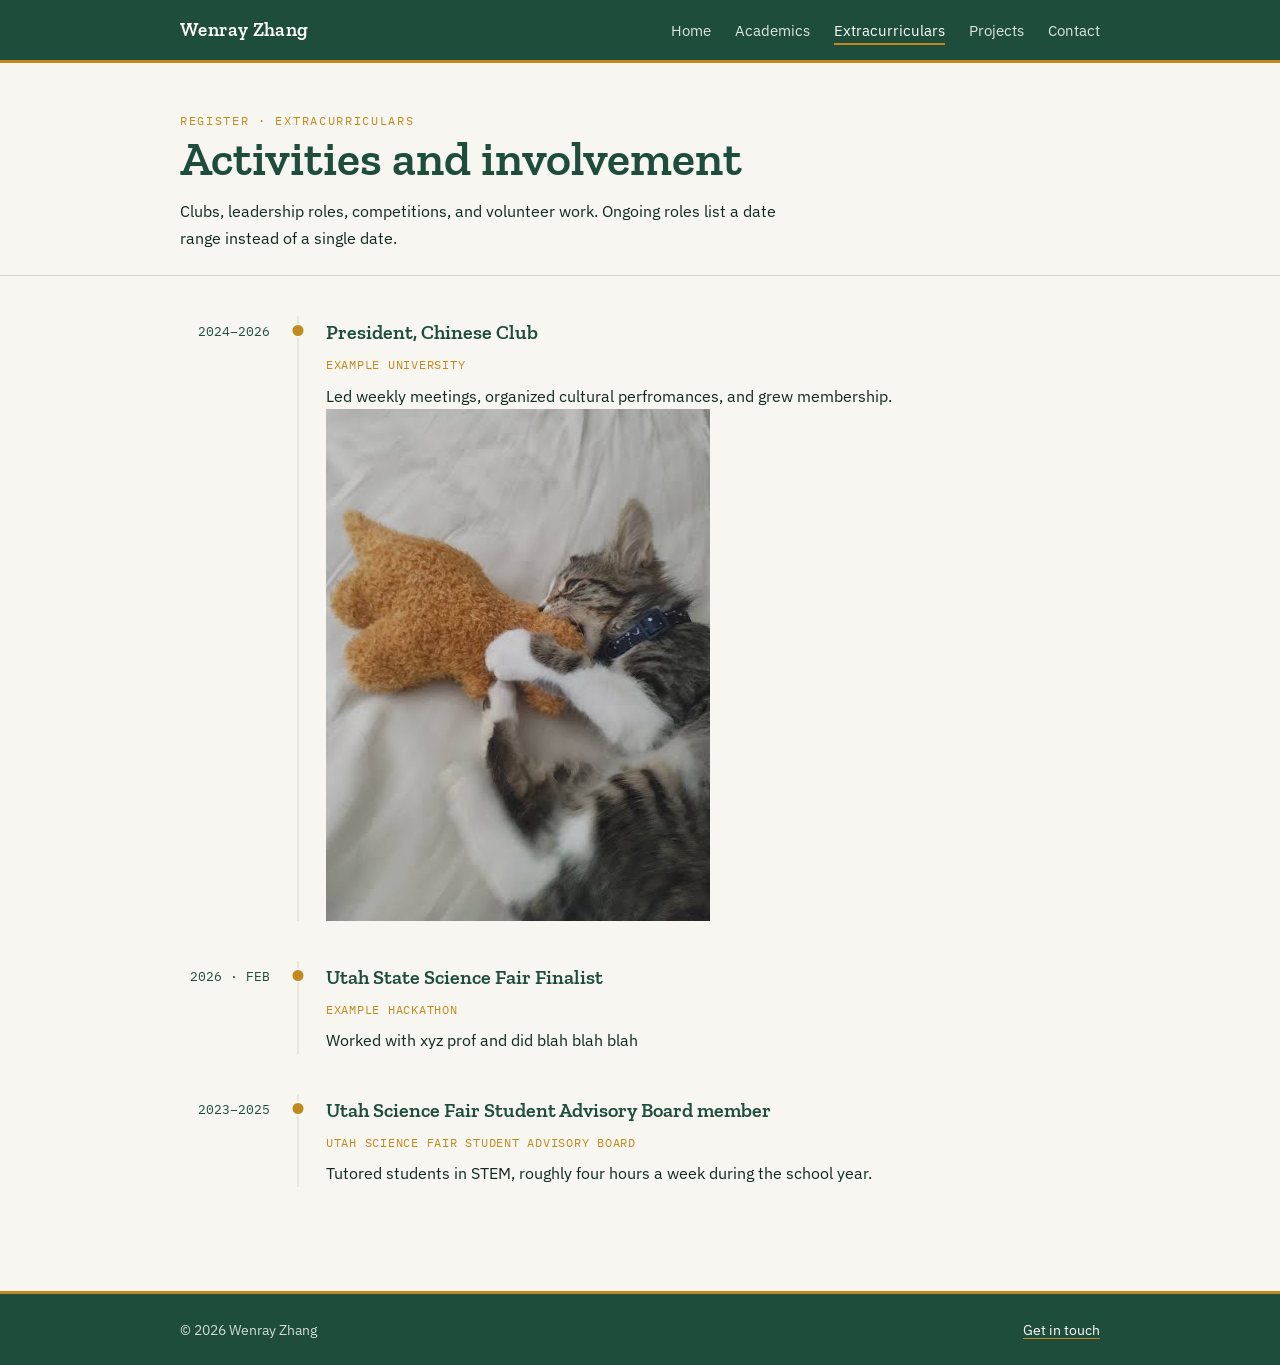
==== extracurriculars.html @ f14ee5d2 "Initial Webpage Design Initial webpage design with some placeholder text" ====
<!DOCTYPE html>
<html lang="en">
<head>
  <meta charset="UTF-8">
  <meta name="viewport" content="width=device-width, initial-scale=1.0">
  <title>Extracurriculars — Your Name</title>
  <meta name="description" content="Extracurricular activities, leadership, and community involvement.">
  <link rel="preconnect" href="https://fonts.googleapis.com">
  <link rel="preconnect" href="https://fonts.gstatic.com" crossorigin>
  <link href="https://fonts.googleapis.com/css2?family=Zilla+Slab:wght@500;600&family=IBM+Plex+Sans:wght@400;500&family=IBM+Plex+Mono:wght@400;500&display=swap" rel="stylesheet">
  <link rel="stylesheet" href="./css/style.css">
</head>
<body>

  <div id="header-placeholder"></div>

  <main>
    <section class="page-intro">
      <div class="container">
        <p class="eyebrow">Register · Extracurriculars</p>
        <h1>Activities and involvement</h1>
        <p>Clubs, leadership roles, competitions, and volunteer work. Ongoing roles list a date range instead of a single date.</p>
      </div>
    </section>

    <div class="container">
      <ol class="ledger">
        <li class="ledger-entry">
          <span class="ledger-date">2024–2026</span>
          <span class="ledger-marker" aria-hidden="true"></span>
          <div class="ledger-body">
            <h3>President, Chinese Club</h3>
            <p class="org">Example University</p>
            <p>Led weekly meetings, organized cultural perfromances, and grew membership.</p>
            <img class="entry-image" src="./assets/images/awards/1e7469148481ac797d34f01e59b0a6b927062288-1.jpg" alt="Award certificate">
          </div>
        </li>
        <li class="ledger-entry">
          <span class="ledger-date">2026 · FEB</span>
          <span class="ledger-marker" aria-hidden="true"></span>
          <div class="ledger-body">
            <h3>Utah State Science Fair Finalist</h3>
            <p class="org">Example Hackathon</p>
            <p>Worked with xyz prof and did blah blah blah</p>
          </div>
        </li>
        <li class="ledger-entry">
          <span class="ledger-date">2023–2025</span>
          <span class="ledger-marker" aria-hidden="true"></span>
          <div class="ledger-body">
            <h3>Utah Science Fair Student Advisory Board member</h3>
            <p class="org">Utah Science Fair Student Advisory Board</p>
            <p>Tutored students in STEM, roughly four hours a week during the school year.</p>
          </div>
        </li>
      </ol>
    </div>
  </main>

  <div id="footer-placeholder"></div>

  <script src="./js/main.js"></script>
</body>
</html>
---- css/style.css ----
:root {
  --paper: #F7F6F1;
  --ink: #10281F;
  --pine: #1E4D3C;
  --medal: #C08A1E;
  --line: #D9D6CA;
  --white: #FFFFFF;

  --font-display: "Zilla Slab", Georgia, serif;
  --font-body: "IBM Plex Sans", system-ui, sans-serif;
  --font-mono: "IBM Plex Mono", ui-monospace, monospace;

  --max-width: 960px;
}

* { box-sizing: border-box; }

html { scroll-behavior: smooth; }

body {
  margin: 0;
  background: var(--paper);
  color: var(--ink);
  font-family: var(--font-body);
  font-size: 1rem;
  line-height: 1.65;
  min-height: 100vh;
  display: flex;
  flex-direction: column;
}

main { flex: 1 0 auto; }

img { max-width: 100%; height: auto; display: block; }

a { color: var(--pine); text-decoration-color: var(--medal); text-underline-offset: 3px; }
a:hover { color: var(--medal); }

:focus-visible {
  outline: 2px solid var(--medal);
  outline-offset: 3px;
}

.container {
  max-width: var(--max-width);
  margin: 0 auto;
  padding: 0 1.25rem;
}

/* ---------- Header / nav ---------- */

.site-header {
  background: var(--pine);
  color: var(--white);
  border-bottom: 3px solid var(--medal);
}

.site-header .container {
  display: flex;
  align-items: center;
  justify-content: space-between;
  gap: 1rem;
  padding-top: 0.9rem;
  padding-bottom: 0.9rem;
}

.brand {
  font-family: var(--font-display);
  font-weight: 600;
  font-size: 1.2rem;
  color: var(--white);
  text-decoration: none;
  letter-spacing: 0.02em;
}
.brand:hover { color: var(--medal); }

.nav-toggle {
  display: none;
  background: none;
  border: 1px solid rgba(255, 255, 255, 0.5);
  border-radius: 4px;
  color: var(--white);
  font: inherit;
  padding: 0.3rem 0.7rem;
  cursor: pointer;
}

.site-nav ul {
  list-style: none;
  display: flex;
  gap: 1.5rem;
  margin: 0;
  padding: 0;
}

.site-nav a {
  color: rgba(255, 255, 255, 0.85);
  text-decoration: none;
  font-size: 0.95rem;
  padding-bottom: 0.2rem;
  border-bottom: 2px solid transparent;
}

.site-nav a:hover { color: var(--white); border-bottom-color: var(--medal); }

.site-nav a[aria-current="page"] {
  color: var(--white);
  border-bottom-color: var(--medal);
}

/* ---------- Page intro ---------- */

.page-intro {
  padding: 3rem 0 1.5rem;
  border-bottom: 1px solid var(--line);
}

.eyebrow {
  font-family: var(--font-mono);
  font-size: 0.75rem;
  letter-spacing: 0.14em;
  text-transform: uppercase;
  color: var(--medal);
  margin: 0 0 0.5rem;
}

h1 {
  font-family: var(--font-display);
  font-weight: 600;
  font-size: clamp(2rem, 5vw, 3rem);
  line-height: 1.15;
  color: var(--pine);
  margin: 0 0 0.75rem;
}

.page-intro p { max-width: 60ch; margin: 0; }

/* ---------- Home hero ---------- */

.hero {
  padding: 4.5rem 0 3.5rem;
  border-bottom: 1px solid var(--line);
}

.hero .container {
  display: grid;
  grid-template-columns: 1fr auto;
  gap: 2rem;
  align-items: center;
}

.hero h1 { font-size: clamp(2.4rem, 6vw, 3.6rem); }

.hero p { max-width: 55ch; margin: 0 0 1.5rem; font-size: 1.05rem; }

.hero-actions { display: flex; gap: 0.9rem; flex-wrap: wrap; }

.button {
  display: inline-block;
  font-family: var(--font-body);
  font-size: 0.95rem;
  text-decoration: none;
  padding: 0.6rem 1.2rem;
  border-radius: 4px;
  border: 1.5px solid var(--pine);
}

.button.primary { background: var(--pine); color: var(--white); }
.button.primary:hover { background: var(--medal); border-color: var(--medal); color: var(--ink); }
.button.secondary { color: var(--pine); background: transparent; }
.button.secondary:hover { border-color: var(--medal); color: var(--medal); }


/* ---------- Ledger (academics, extracurriculars) ---------- */

.ledger { list-style: none; margin: 0; padding: 2.5rem 0; }

.ledger-entry {
  display: grid;
  grid-template-columns: 90px 24px 1fr;
  gap: 0 1rem;
  position: relative;
  padding-bottom: 2.5rem;
}

.ledger-entry:last-child { padding-bottom: 1rem; }

.ledger-date {
  font-family: var(--font-mono);
  font-size: 0.8rem;
  color: var(--pine);
  padding-top: 0.3rem;
  text-align: right;
}

.ledger-marker { position: relative; }

.ledger-marker::before {
  content: "";
  position: absolute;
  left: 50%;
  top: 0;
  bottom: 0;
  width: 1px;
  background: var(--line);
  transform: translateX(-50%);
}

.ledger-entry:last-child .ledger-marker::before { bottom: auto; height: 100%; }

.ledger-marker::after {
  content: "";
  position: absolute;
  left: 50%;
  top: 0.45rem;
  width: 11px;
  height: 11px;
  border-radius: 50%;
  background: var(--medal);
  border: 2px solid var(--paper);
  transform: translateX(-50%);
}

.ledger-body h3 {
  font-family: var(--font-display);
  font-weight: 600;
  font-size: 1.25rem;
  color: var(--pine);
  margin: 0 0 0.3rem;
}

.ledger-body .org {
  font-family: var(--font-mono);
  font-size: 0.78rem;
  letter-spacing: 0.06em;
  text-transform: uppercase;
  color: var(--medal);
  margin: 0 0 0.5rem;
}

.ledger-body p { margin: 0; max-width: 62ch; }

/* ---------- Card grid (projects, home highlights) ---------- */

.card-grid {
  display: grid;
  grid-template-columns: repeat(auto-fill, minmax(260px, 1fr));
  gap: 1.25rem;
  padding: 2.5rem 0;
}

.card {
  background: var(--white);
  border: 1px solid var(--line);
  border-top: 3px solid var(--medal);
  border-radius: 4px;
  padding: 1.4rem;
}

.card h3 {
  font-family: var(--font-display);
  font-weight: 600;
  font-size: 1.15rem;
  color: var(--pine);
  margin: 0 0 0.5rem;
}

.card p { margin: 0 0 0.75rem; font-size: 0.95rem; }

.card .card-link { font-size: 0.9rem; }

/* ---------- Simple content sections ---------- */

.section { padding: 2.5rem 0; }

.section h2 {
  font-family: var(--font-display);
  font-weight: 600;
  font-size: 1.6rem;
  color: var(--pine);
  margin: 0 0 1rem;
}

/* ---------- Footer ---------- */

.site-footer {
  background: var(--pine);
  color: rgba(255, 255, 255, 0.8);
  margin-top: 3rem;
  border-top: 3px solid var(--medal);
}

.site-footer .container {
  padding-top: 1.5rem;
  padding-bottom: 1.5rem;
  display: flex;
  justify-content: space-between;
  flex-wrap: wrap;
  gap: 0.75rem;
  font-size: 0.9rem;
  flex-shrink: 0;
}

.site-footer a { color: var(--white); }

/* ---------- Responsive ---------- */

@media (max-width: 720px) {
  .nav-toggle { display: block; }

  .site-nav { display: none; width: 100%; }
  .site-nav.open { display: block; }

  .site-header .container { flex-wrap: wrap; }

  .site-nav ul { flex-direction: column; gap: 0.25rem; padding: 0.5rem 0; }
  .site-nav a { display: block; padding: 0.5rem 0; }

  .hero .container { grid-template-columns: 1fr; }
  .seal { width: 110px; height: 110px; }

  .ledger-entry { grid-template-columns: 24px 1fr; }
  .ledger-date { grid-column: 2; text-align: left; padding-top: 0; margin-bottom: 0.2rem; }
  .ledger-marker { grid-column: 1; grid-row: 1 / span 2; }
  .ledger-body { grid-column: 2; }
}

@media (prefers-reduced-motion: reduce) {
  html { scroll-behavior: auto; }
  * { animation: none !important; transition: none !important; }
}
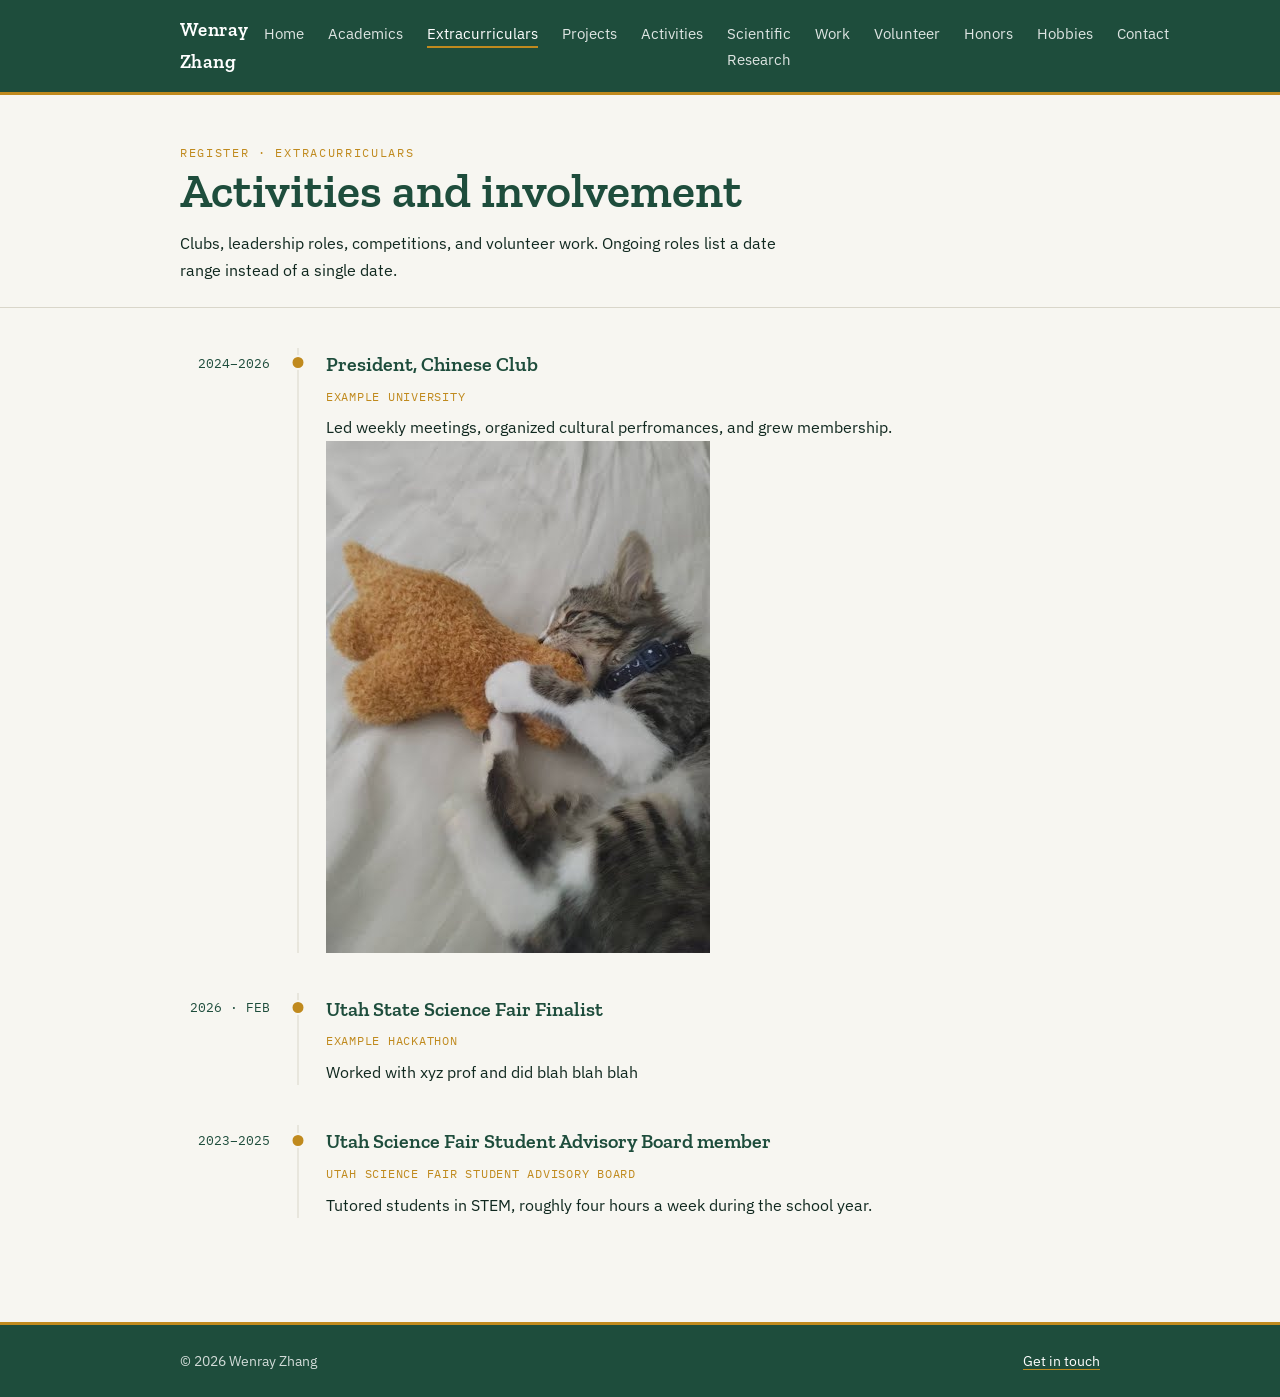
==== commit 6b0a1f53: "redesign redesign of page" ====
--- a/extracurriculars.html
+++ b/extracurriculars.html
@@ -32,7 +32,7 @@
             <h3>President, Chinese Club</h3>
             <p class="org">Example University</p>
             <p>Led weekly meetings, organized cultural perfromances, and grew membership.</p>
-            <img class="entry-image" src="./assets/images/awards/1e7469148481ac797d34f01e59b0a6b927062288-1.jpg" alt="Award certificate">
+            <img class="entry-image" src="./assets/images/awards/1e7469148481ac797d34f01e59b0a6b927062288-1.jpg">
           </div>
         </li>
         <li class="ledger-entry">
--- a/css/style.css
+++ b/css/style.css
@@ -27,6 +27,32 @@
   min-height: 100vh;
   display: flex;
   flex-direction: column;
+}
+
+.hero-body {
+  display: flex;
+  flex-wrap: wrap;
+  gap: 2rem;
+  align-items: flex-start;
+}
+
+.hero-images {
+  flex: 1 1 300px;
+  max-width: 400px;
+  display: flex;
+  flex-direction: column;
+  gap: 1rem;
+}
+
+.hero-images .card-image {
+  width: 100%;
+  height: auto;
+  object-fit: cover;
+}
+
+.hero-text {
+  flex: 1 1 400px;
+  min-width: 0;
 }
 
 main { flex: 1 0 auto; }
@@ -153,7 +179,7 @@
 
 .hero p { max-width: 55ch; margin: 0 0 1.5rem; font-size: 1.05rem; }
 
-.hero-actions { display: flex; gap: 0.9rem; flex-wrap: wrap; }
+.hero-actions { display: flex; gap: 0.9rem; flex-wrap: wrap; margin-top: 10px; }
 
 .button {
   display: inline-block;
